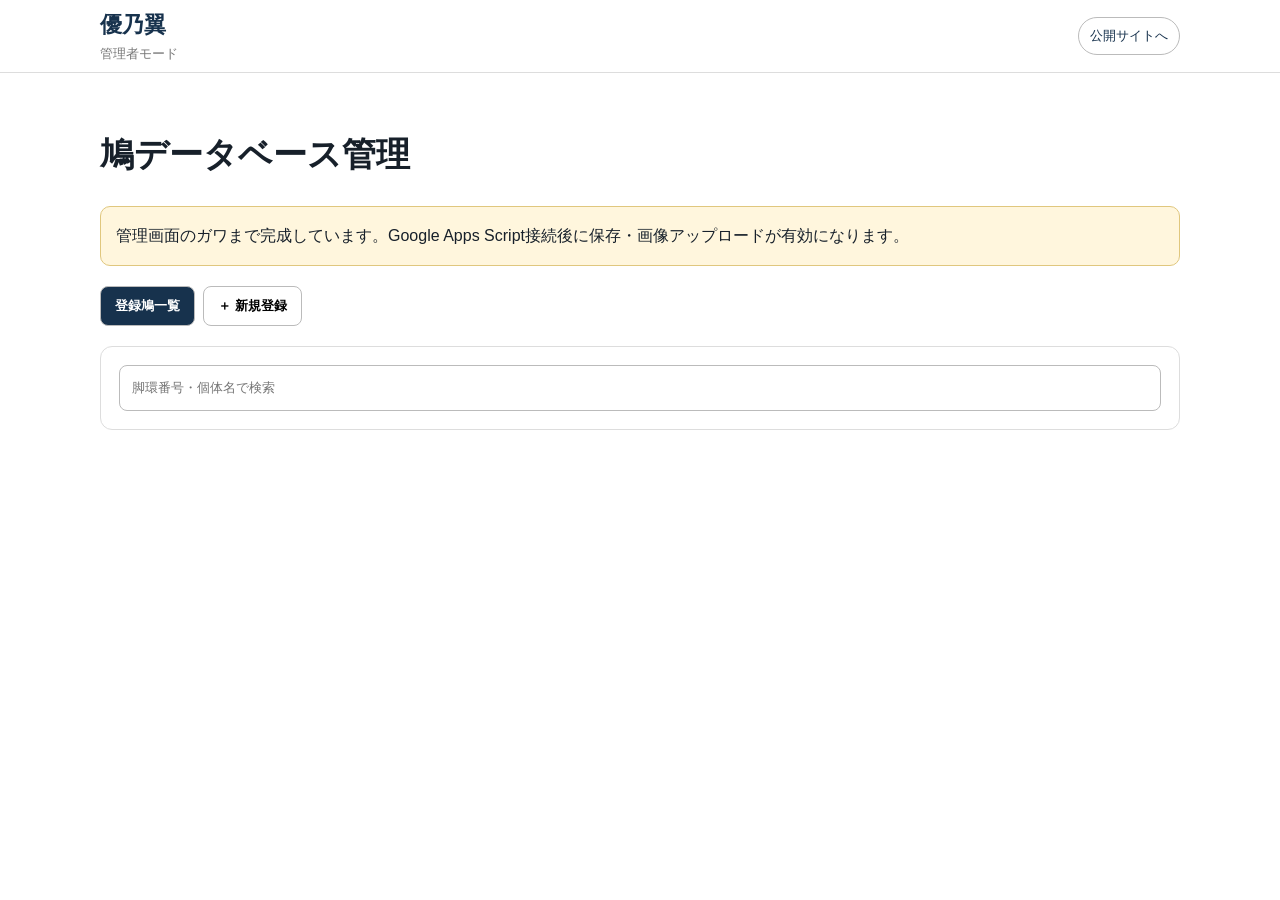
==== admin.html @ 9a056471 "Add files via upload" ====
<!doctype html><html lang="ja"><head><meta charset="utf-8"><meta name="viewport" content="width=device-width,initial-scale=1"><title>優乃翼｜管理者</title><link rel="stylesheet" href="styles.css"><link rel="stylesheet" href="admin.css"></head><body><header><div class="wrap head"><a href="index.html"><b>優乃翼</b><small>管理者モード</small></a><nav><a href="index.html">公開サイトへ</a></nav></div></header><main class="wrap admin"><h1>鳩データベース管理</h1><div class="notice">管理画面のガワまで完成しています。Google Apps Script接続後に保存・画像アップロードが有効になります。</div><div class="tabs"><button data-t="list" class="on">登録鳩一覧</button><button data-t="form">＋ 新規登録</button></div><section id="list"><input id="adminSearch" placeholder="脚環番号・個体名で検索"><div id="adminBirdList"></div></section><section id="form" hidden><form id="birdForm"><h2>鳩を登録・編集</h2><div class="fg"><label><span>脚環番号</span><input name="脚環番号" type="text"></label><label><span>個体名</span><input name="個体名" type="text"></label><label><span>性別</span><select name="性別"><option></option><option>♂</option><option>♀</option><option>不明</option></select></label><label><span>羽色</span><input name="羽色" type="text"></label><label><span>作出年</span><input name="作出年" type="text"></label><label><span>作出者</span><input name="作出者" type="text"></label><label><span>父</span><input name="父" type="text"></label><label><span>母</span><input name="母" type="text"></label><label><span>父方祖父</span><input name="父方祖父" type="text"></label><label><span>父方祖母</span><input name="父方祖母" type="text"></label><label><span>母方祖父</span><input name="母方祖父" type="text"></label><label><span>母方祖母</span><input name="母方祖母" type="text"></label><label><span>競翔成績</span><textarea name="競翔成績" rows="3"></textarea></label><label><span>血統・特徴</span><textarea name="血統・特徴" rows="3"></textarea></label><label><span>価格</span><input name="価格" type="text"></label><label><span>状態</span><select name="状態"><option>販売中</option><option>商談中</option><option>売約済</option><option>非売品</option></select></label><label><span>鳩画像URL</span><input name="鳩画像URL" type="url"></label><label><span>血統書画像URL</span><input name="血統書画像URL" type="url"></label><label><span>備考</span><textarea name="備考" rows="3"></textarea></label><label><span>鳩写真アップロード</span><input id="birdImage" type="file" accept="image/*"></label><label><span>血統書アップロード</span><input id="pedigreeImage" type="file" accept="image/*"></label></div><p id="saveMessage"></p><button class="save" type="submit">保存する</button></form></section></main><script>window.YUNOTSUBASA_ADMIN_CONFIG={sheetId:"1rnzdgz7Md0ZoL_y2O_mQ8eXayTODU6AKmOzeA9TV1kM",sheetName:"鳩データベース",appsScriptUrl:""};</script><script src="admin.js"></script></body></html>
---- styles.css ----
*{box-sizing:border-box}body{margin:0;font-family:-apple-system,BlinkMacSystemFont,"Noto Sans JP",sans-serif;color:#17202a;line-height:1.7}.wrap{width:min(1080px,calc(100% - 28px));margin:auto}header{position:sticky;top:0;background:#fff;border-bottom:1px solid #ddd;z-index:10}.head{height:72px;display:flex;align-items:center;justify-content:space-between}.head a{text-decoration:none;color:#17324d}.head b{font-size:22px}.head small{display:block;color:#777}.head nav{display:flex;gap:10px}.head nav a{border:1px solid #bbb;padding:7px 11px;border-radius:20px;font-size:13px}.hero{padding:60px 0;background:#f2f5f7}.hero p{font-size:12px;letter-spacing:.15em;color:#9c7a3d;font-weight:bold}.hero h1{font-size:46px;margin:5px 0}.search{padding:28px 0}.search>input{width:100%;height:56px;padding:0 14px;border:2px solid #bbc4cc;border-radius:10px;font-size:18px}.filters{display:grid;grid-template-columns:repeat(3,1fr);gap:8px;margin-top:10px}.filters select{height:46px;border:1px solid #ccc;border-radius:8px;padding:0 10px;background:#fff}.meta{display:flex;justify-content:space-between;margin-top:10px;color:#68727d}.meta button{border:0;background:none;color:#2f5e88}.grid{display:grid;grid-template-columns:repeat(3,1fr);gap:16px;padding-bottom:60px}.card{border:1px solid #ddd;border-radius:13px;overflow:hidden;background:#fff}.card button{border:0;background:#fff;width:100%;padding:0;text-align:left}.photo{aspect-ratio:4/3;background:#e8edf1;display:grid;place-items:center;overflow:hidden}.photo img{width:100%;height:100%;object-fit:cover}.body{padding:15px}.ring{font-weight:900;font-size:19px;color:#17324d}.tags{font-size:13px;color:#68727d;margin-top:5px}.contact{background:#10283c;color:#fff;padding:55px 0}dialog{width:min(850px,calc(100% - 20px));border:0;border-radius:14px;padding:20px}dialog::backdrop{background:#0009}#modalClose{float:right;border:0;background:#eee;border-radius:50%;width:36px;height:36px}.detail img{max-width:100%}@media(max-width:650px){.hero h1{font-size:34px}.filters,.grid{grid-template-columns:1fr}.head nav a{padding:6px 8px}}
---- admin.css ----
.admin{padding:30px 0 70px}.admin h1{font-size:34px}.notice{padding:15px;background:#fff6dd;border:1px solid #e0c77e;border-radius:10px}.tabs{display:flex;gap:8px;margin:20px 0}.tabs button{padding:10px 14px;border:1px solid #bbb;border-radius:8px;background:#fff;font-weight:bold}.tabs .on{background:#17324d;color:#fff}#list,#form{background:#fff;border:1px solid #ddd;border-radius:12px;padding:18px}#adminSearch{width:100%;height:46px;padding:0 12px;border:1px solid #bbb;border-radius:8px}.arow{display:flex;justify-content:space-between;align-items:center;padding:12px;border-bottom:1px solid #eee}.arow b{color:#17324d}.arow button{padding:7px 11px}.fg{display:grid;grid-template-columns:1fr 1fr;gap:12px}.fg label{display:flex;flex-direction:column;gap:5px}.fg input,.fg select,.fg textarea{padding:10px;border:1px solid #bbb;border-radius:8px}.save{margin-top:18px;padding:12px 22px;border:0;border-radius:9px;background:#17324d;color:#fff;font-weight:bold}@media(max-width:650px){.fg{grid-template-columns:1fr}}
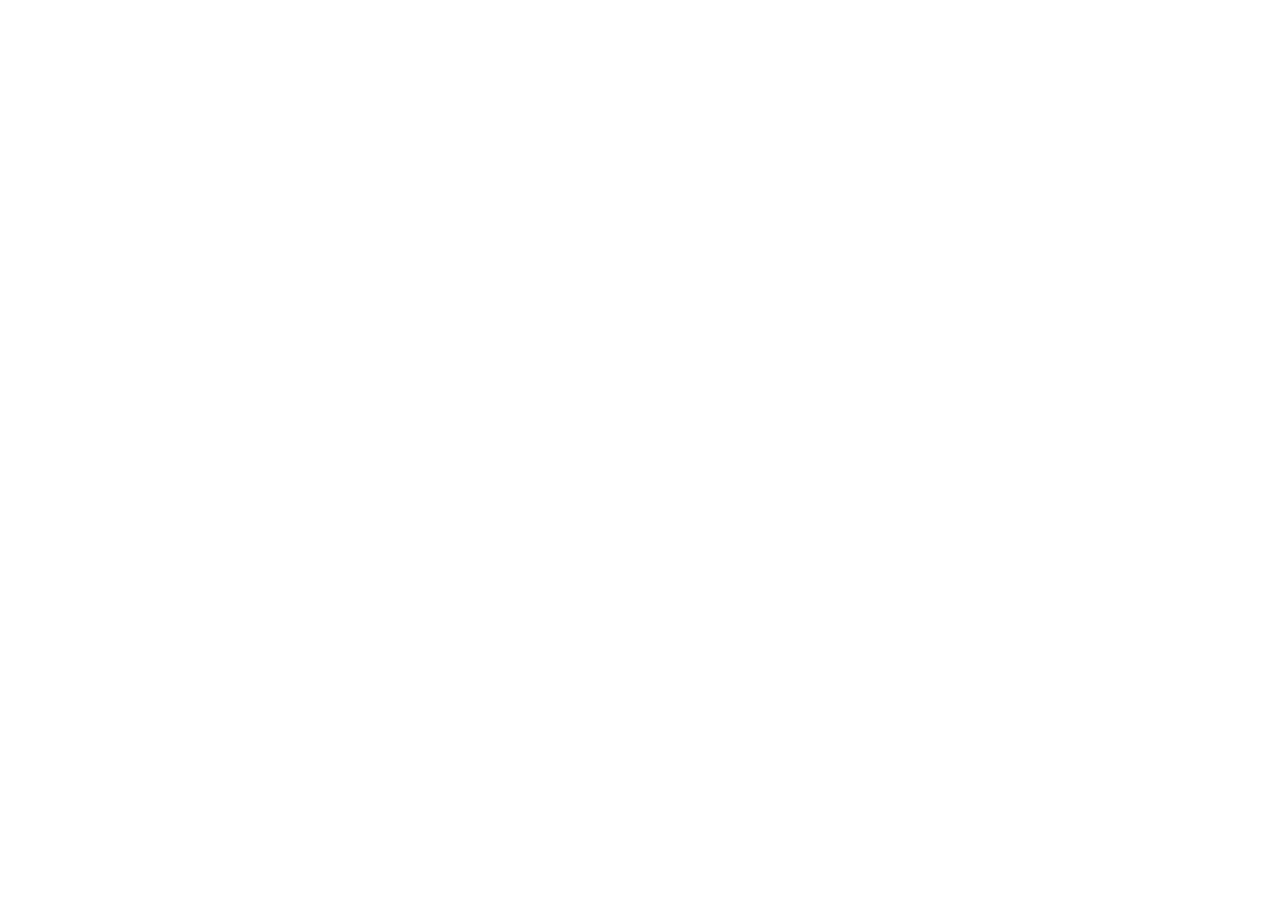
==== commit 14a8e881: "Add files via upload" ====
--- a/admin.html
+++ b/admin.html
@@ -1 +1,21 @@
-<!doctype html><html lang="ja"><head><meta charset="utf-8"><meta name="viewport" content="width=device-width,initial-scale=1"><title>優乃翼｜管理者</title><link rel="stylesheet" href="styles.css"><link rel="stylesheet" href="admin.css"></head><body><header><div class="wrap head"><a href="index.html"><b>優乃翼</b><small>管理者モード</small></a><nav><a href="index.html">公開サイトへ</a></nav></div></header><main class="wrap admin"><h1>鳩データベース管理</h1><div class="notice">管理画面のガワまで完成しています。Google Apps Script接続後に保存・画像アップロードが有効になります。</div><div class="tabs"><button data-t="list" class="on">登録鳩一覧</button><button data-t="form">＋ 新規登録</button></div><section id="list"><input id="adminSearch" placeholder="脚環番号・個体名で検索"><div id="adminBirdList"></div></section><section id="form" hidden><form id="birdForm"><h2>鳩を登録・編集</h2><div class="fg"><label><span>脚環番号</span><input name="脚環番号" type="text"></label><label><span>個体名</span><input name="個体名" type="text"></label><label><span>性別</span><select name="性別"><option></option><option>♂</option><option>♀</option><option>不明</option></select></label><label><span>羽色</span><input name="羽色" type="text"></label><label><span>作出年</span><input name="作出年" type="text"></label><label><span>作出者</span><input name="作出者" type="text"></label><label><span>父</span><input name="父" type="text"></label><label><span>母</span><input name="母" type="text"></label><label><span>父方祖父</span><input name="父方祖父" type="text"></label><label><span>父方祖母</span><input name="父方祖母" type="text"></label><label><span>母方祖父</span><input name="母方祖父" type="text"></label><label><span>母方祖母</span><input name="母方祖母" type="text"></label><label><span>競翔成績</span><textarea name="競翔成績" rows="3"></textarea></label><label><span>血統・特徴</span><textarea name="血統・特徴" rows="3"></textarea></label><label><span>価格</span><input name="価格" type="text"></label><label><span>状態</span><select name="状態"><option>販売中</option><option>商談中</option><option>売約済</option><option>非売品</option></select></label><label><span>鳩画像URL</span><input name="鳩画像URL" type="url"></label><label><span>血統書画像URL</span><input name="血統書画像URL" type="url"></label><label><span>備考</span><textarea name="備考" rows="3"></textarea></label><label><span>鳩写真アップロード</span><input id="birdImage" type="file" accept="image/*"></label><label><span>血統書アップロード</span><input id="pedigreeImage" type="file" accept="image/*"></label></div><p id="saveMessage"></p><button class="save" type="submit">保存する</button></form></section></main><script>window.YUNOTSUBASA_ADMIN_CONFIG={sheetId:"1rnzdgz7Md0ZoL_y2O_mQ8eXayTODU6AKmOzeA9TV1kM",sheetName:"鳩データベース",appsScriptUrl:""};</script><script src="admin.js"></script></body></html>+<!doctype html>
+<html lang="ja">
+<head>
+<meta charset="utf-8">
+<meta name="viewport" content="width=device-width,initial-scale=1">
+<meta http-equiv="refresh" content="0;url=https://script.google.com/macros/s/AKfycbzx-FsaOwM6Unp-Dvk_6RCjNb0-atQ3xFfZvSaS1sEQklsObDhSYLdFjOwxSnPCPkk7/exec">
+<title>優乃翼｜管理者ログイン</title>
+<style>
+body{font-family:-apple-system,BlinkMacSystemFont,"Noto Sans JP",sans-serif;margin:0;background:#f4f6f8;color:#17202a}
+.box{max-width:640px;margin:80px auto;padding:30px;background:#fff;border:1px solid #dce2e8;border-radius:16px;text-align:center}
+a{display:inline-block;margin-top:15px;padding:12px 20px;border-radius:999px;background:#17324d;color:#fff;text-decoration:none;font-weight:700}
+</style>
+</head>
+<body>
+<div class="box">
+<h1>管理者画面へ移動します</h1>
+<p>自動で移動しない場合は、下のボタンを押してください。</p>
+<a href="https://script.google.com/macros/s/AKfycbzx-FsaOwM6Unp-Dvk_6RCjNb0-atQ3xFfZvSaS1sEQklsObDhSYLdFjOwxSnPCPkk7/exec">管理者画面を開く</a>
+</div>
+</body>
+</html>
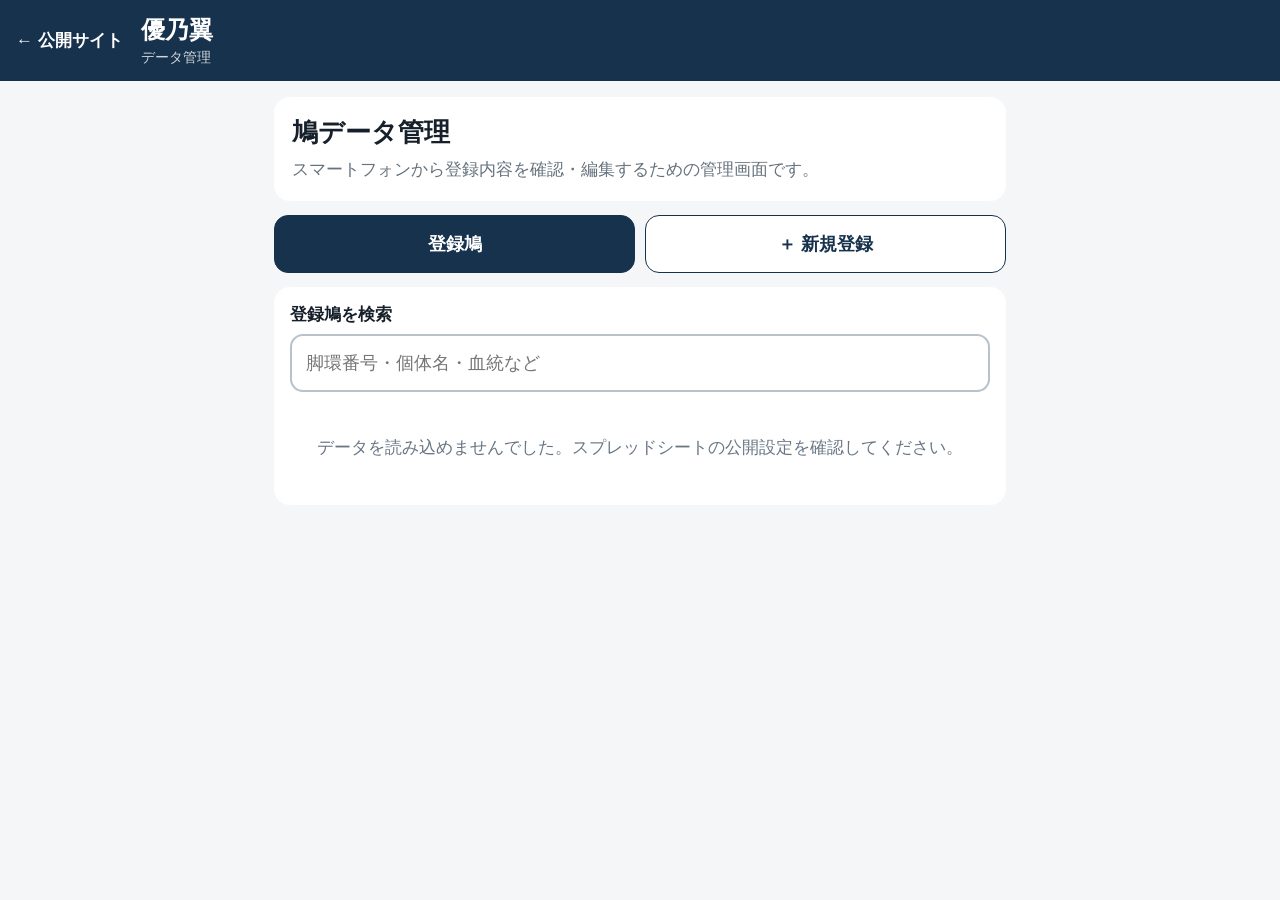
==== commit a27bc3c7: "Add files via upload" ====
--- a/admin.html
+++ b/admin.html
@@ -2,20 +2,46 @@
 <html lang="ja">
 <head>
 <meta charset="utf-8">
-<meta name="viewport" content="width=device-width,initial-scale=1">
-<meta http-equiv="refresh" content="0;url=https://script.google.com/macros/s/AKfycbzx-FsaOwM6Unp-Dvk_6RCjNb0-atQ3xFfZvSaS1sEQklsObDhSYLdFjOwxSnPCPkk7/exec">
-<title>優乃翼｜管理者ログイン</title>
-<style>
-body{font-family:-apple-system,BlinkMacSystemFont,"Noto Sans JP",sans-serif;margin:0;background:#f4f6f8;color:#17202a}
-.box{max-width:640px;margin:80px auto;padding:30px;background:#fff;border:1px solid #dce2e8;border-radius:16px;text-align:center}
-a{display:inline-block;margin-top:15px;padding:12px 20px;border-radius:999px;background:#17324d;color:#fff;text-decoration:none;font-weight:700}
-</style>
+<meta name="viewport" content="width=device-width,initial-scale=1,viewport-fit=cover">
+<title>優乃翼｜管理</title>
+<link rel="stylesheet" href="admin.css">
 </head>
 <body>
-<div class="box">
-<h1>管理者画面へ移動します</h1>
-<p>自動で移動しない場合は、下のボタンを押してください。</p>
-<a href="https://script.google.com/macros/s/AKfycbzx-FsaOwM6Unp-Dvk_6RCjNb0-atQ3xFfZvSaS1sEQklsObDhSYLdFjOwxSnPCPkk7/exec">管理者画面を開く</a>
-</div>
+<header class="top">
+  <a href="index.html" class="back">← 公開サイト</a>
+  <div><strong>優乃翼</strong><small>データ管理</small></div>
+</header>
+<main>
+  <section class="notice">
+    <h1>鳩データ管理</h1>
+    <p>スマートフォンから登録内容を確認・編集するための管理画面です。</p>
+  </section>
+
+  <nav class="tabs">
+    <button class="active" data-view="list">登録鳩</button>
+    <button data-view="edit">＋ 新規登録</button>
+  </nav>
+
+  <section id="listView" class="view">
+    <label class="search"><span>登録鳩を検索</span><input id="q" type="search" placeholder="脚環番号・個体名・血統など"></label>
+    <div id="count" class="count"></div>
+    <div id="birds"></div>
+  </section>
+
+  <section id="editView" class="view" hidden>
+    <form id="birdForm">
+      <div class="form-head"><button type="button" id="backList">←</button><h2 id="formTitle">新規登録</h2></div>
+      <div id="fields"></div>
+      <div class="sticky-save"><button type="submit">入力内容を保存</button></div>
+    </form>
+  </section>
+</main>
+<script>
+window.YUNOTSUBASA_ADMIN={
+ sheetId:"1rnzdgz7Md0ZoL_y2O_mQ8eXayTODU6AKmOzeA9TV1kM",
+ sheetName:"鳩データベース"
+};
+</script>
+<script src="admin.js"></script>
 </body>
-</html>
+</html>
--- a/admin.css
+++ b/admin.css
@@ -0,0 +1 @@
+*{box-sizing:border-box}html{-webkit-text-size-adjust:100%}body{margin:0;background:#f4f6f8;color:#17202a;font-family:-apple-system,BlinkMacSystemFont,"Segoe UI","Noto Sans JP",sans-serif;font-size:17px}.top{position:sticky;top:0;z-index:30;display:flex;align-items:center;gap:18px;padding:14px 16px;background:#17324d;color:#fff}.top a{color:#fff;text-decoration:none;font-weight:800}.top strong{display:block;font-size:24px}.top small{display:block;opacity:.8;margin-top:2px}main{max-width:760px;margin:auto;padding:16px 14px 110px}.notice{background:#fff;border-radius:16px;padding:18px;margin-bottom:14px}.notice h1{margin:0 0 6px;font-size:26px}.notice p{margin:0;line-height:1.6;color:#66727d}.tabs{display:grid;grid-template-columns:1fr 1fr;gap:10px;margin-bottom:14px}.tabs button{min-height:58px;border:1px solid #17324d;border-radius:14px;background:#fff;color:#17324d;font-size:18px;font-weight:900}.tabs button.active{background:#17324d;color:#fff}.view{background:#fff;border-radius:16px;padding:16px}.search span,.label{display:block;font-weight:900;margin-bottom:8px}.search input,.field input,.field select,.field textarea{width:100%;border:2px solid #b7c2cb;border-radius:13px;background:#fff;font-size:18px;padding:13px 14px}.search input,.field input,.field select{min-height:58px}.field textarea{min-height:150px;line-height:1.55}.count{margin:14px 0;color:#66727d}.card{border-top:1px solid #e1e6ea;padding:18px 0}.card:first-of-type{border-top:0}.ring{font-size:22px;font-weight:900;color:#17324d}.name{font-size:18px;font-weight:800;margin-top:4px}.meta{font-size:15px;color:#687684;margin-top:6px;line-height:1.5}.edit{width:100%;min-height:56px;margin-top:12px;border:2px solid #17324d;border-radius:13px;background:#fff;color:#17324d;font-size:18px;font-weight:900}.form-head{display:flex;align-items:center;gap:12px;position:sticky;top:70px;background:#fff;padding:4px 0 12px;z-index:10}.form-head button{width:50px;height:50px;border:1px solid #ccd4da;border-radius:12px;background:#fff;font-size:22px}.form-head h2{margin:0}.field{margin-bottom:20px}.sticky-save{position:fixed;left:0;right:0;bottom:0;padding:11px 14px calc(11px + env(safe-area-inset-bottom));background:#fff;border-top:1px solid #dce2e7;z-index:40}.sticky-save button{display:block;width:min(732px,100%);margin:auto;min-height:62px;border:0;border-radius:14px;background:#17324d;color:#fff;font-size:19px;font-weight:900}.empty{padding:30px 0;text-align:center;color:#687684}@media(min-width:761px){.sticky-save{position:static;border:0;padding:10px 0}.sticky-save button{width:100%}}
